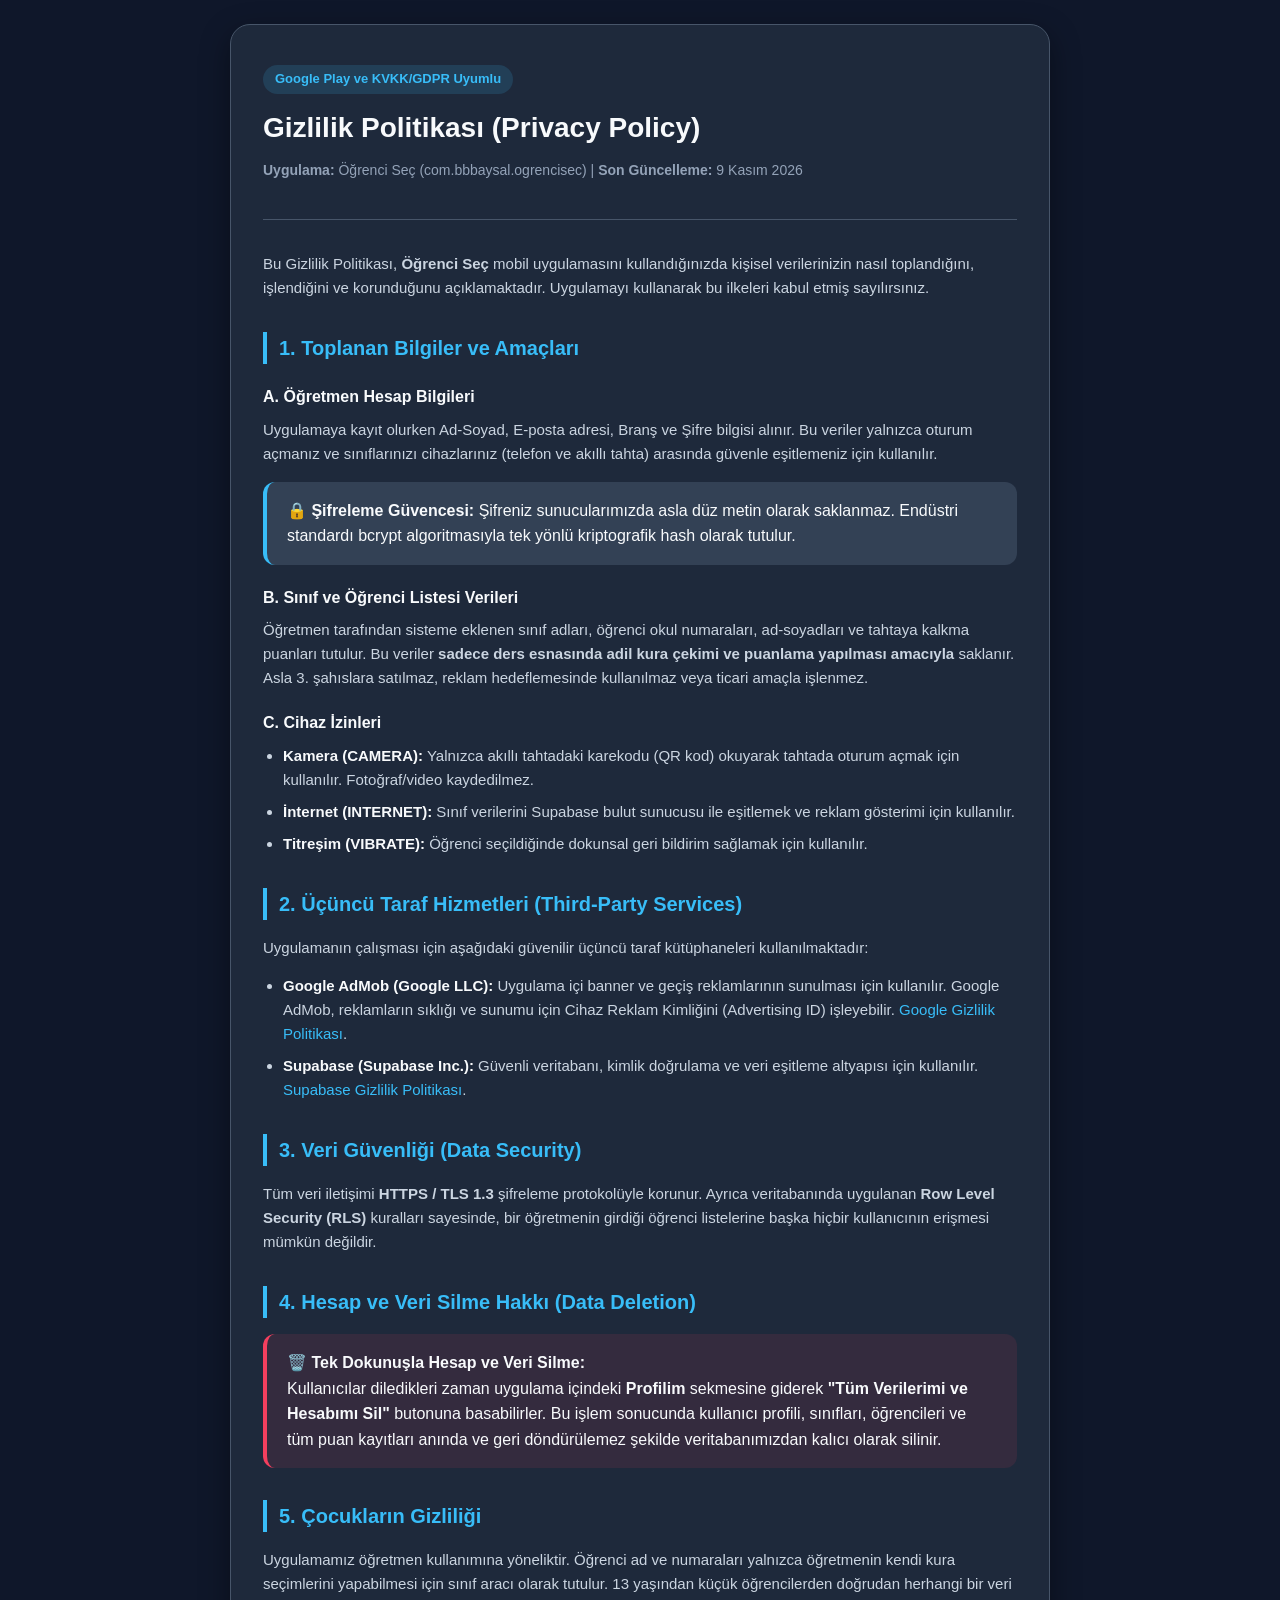
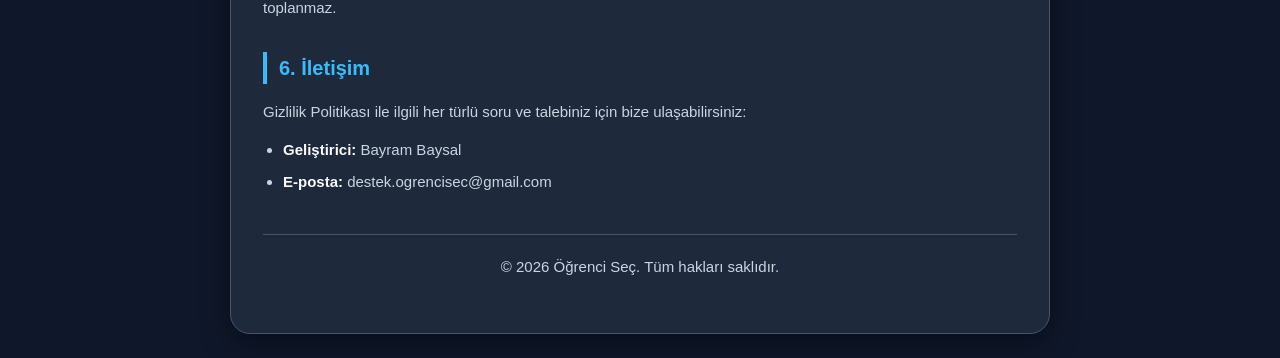
==== privacy-policy.html @ b52b2b7c "Add files via upload" ====
<!DOCTYPE html>
<html lang="tr">
<head>
    <meta charset="UTF-8">
    <meta name="viewport" content="width=device-width, initial-scale=1.0">
    <title>Gizlilik Politikası - Öğrenci Seç</title>
    <style>
        :root {
            --bg-color: #0f172a;
            --surface-color: #1e293b;
            --card-color: #334155;
            --accent-color: #38bdf8;
            --accent-hover: #0284c7;
            --text-main: #f8fafc;
            --text-muted: #94a3b8;
            --danger-color: #f43f5e;
            --border-color: #475569;
        }

        * {
            box-sizing: border-box;
            margin: 0;
            padding: 0;
            font-family: -apple-system, BlinkMacSystemFont, "Segoe UI", Roboto, Helvetica, Arial, sans-serif;
        }

        body {
            background-color: var(--bg-color);
            color: var(--text-main);
            line-height: 1.6;
            padding: 24px 16px;
        }

        .container {
            max-width: 820px;
            margin: 0 auto;
            background-color: var(--surface-color);
            padding: 40px 32px;
            border-radius: 20px;
            box-shadow: 0 10px 30px rgba(0, 0, 0, 0.4);
            border: 1px solid var(--border-color);
        }

        header {
            border-bottom: 1px solid var(--border-color);
            padding-bottom: 24px;
            margin-bottom: 32px;
        }

        .badge {
            display: inline-block;
            background-color: rgba(56, 189, 248, 0.15);
            color: var(--accent-color);
            padding: 4px 12px;
            border-radius: 999px;
            font-size: 13px;
            font-weight: 600;
            margin-bottom: 12px;
        }

        h1 {
            font-size: 28px;
            color: var(--text-main);
            margin-bottom: 8px;
        }

        .meta {
            color: var(--text-muted);
            font-size: 14px;
        }

        h2 {
            font-size: 20px;
            color: var(--accent-color);
            margin-top: 32px;
            margin-bottom: 16px;
            border-left: 4px solid var(--accent-color);
            padding-left: 12px;
        }

        h3 {
            font-size: 16px;
            color: var(--text-main);
            margin-top: 20px;
            margin-bottom: 8px;
        }

        p {
            color: #cbd5e1;
            margin-bottom: 14px;
            font-size: 15px;
        }

        ul {
            margin-left: 20px;
            margin-bottom: 16px;
            color: #cbd5e1;
        }

        li {
            margin-bottom: 8px;
            font-size: 15px;
        }

        li strong {
            color: var(--text-main);
        }

        .card {
            background-color: var(--card-color);
            border-radius: 12px;
            padding: 16px 20px;
            margin: 16px 0;
            border-left: 4px solid var(--accent-color);
        }

        .card-danger {
            border-left-color: var(--danger-color);
            background-color: rgba(244, 63, 94, 0.1);
        }

        a {
            color: var(--accent-color);
            text-decoration: none;
        }

        a:hover {
            text-decoration: underline;
        }

        footer {
            margin-top: 40px;
            padding-top: 20px;
            border-top: 1px solid var(--border-color);
            color: var(--text-muted);
            font-size: 13px;
            text-align: center;
        }
    </style>
</head>
<body>

<div class="container">
    <header>
        <span class="badge">Google Play ve KVKK/GDPR Uyumlu</span>
        <h1>Gizlilik Politikası (Privacy Policy)</h1>
        <p class="meta"><strong>Uygulama:</strong> Öğrenci Seç (<code>com.bbbaysal.ogrencisec</code>) | <strong>Son Güncelleme:</strong> 9 Kasım 2026</p>
    </header>

    <p>Bu Gizlilik Politikası, <strong>Öğrenci Seç</strong> mobil uygulamasını kullandığınızda kişisel verilerinizin nasıl toplandığını, işlendiğini ve korunduğunu açıklamaktadır. Uygulamayı kullanarak bu ilkeleri kabul etmiş sayılırsınız.</p>

    <h2>1. Toplanan Bilgiler ve Amaçları</h2>
    
    <h3>A. Öğretmen Hesap Bilgileri</h3>
    <p>Uygulamaya kayıt olurken Ad-Soyad, E-posta adresi, Branş ve Şifre bilgisi alınır. Bu veriler yalnızca oturum açmanız ve sınıflarınızı cihazlarınız (telefon ve akıllı tahta) arasında güvenle eşitlemeniz için kullanılır.</p>
    <div class="card">
        <strong>🔒 Şifreleme Güvencesi:</strong> Şifreniz sunucularımızda asla düz metin olarak saklanmaz. Endüstri standardı <code>bcrypt</code> algoritmasıyla tek yönlü kriptografik hash olarak tutulur.
    </div>

    <h3>B. Sınıf ve Öğrenci Listesi Verileri</h3>
    <p>Öğretmen tarafından sisteme eklenen sınıf adları, öğrenci okul numaraları, ad-soyadları ve tahtaya kalkma puanları tutulur. Bu veriler <strong>sadece ders esnasında adil kura çekimi ve puanlama yapılması amacıyla</strong> saklanır. Asla 3. şahıslara satılmaz, reklam hedeflemesinde kullanılmaz veya ticari amaçla işlenmez.</p>

    <h3>C. Cihaz İzinleri</h3>
    <ul>
        <li><strong>Kamera (<code>CAMERA</code>):</strong> Yalnızca akıllı tahtadaki karekodu (QR kod) okuyarak tahtada oturum açmak için kullanılır. Fotoğraf/video kaydedilmez.</li>
        <li><strong>İnternet (<code>INTERNET</code>):</strong> Sınıf verilerini Supabase bulut sunucusu ile eşitlemek ve reklam gösterimi için kullanılır.</li>
        <li><strong>Titreşim (<code>VIBRATE</code>):</strong> Öğrenci seçildiğinde dokunsal geri bildirim sağlamak için kullanılır.</li>
    </ul>

    <h2>2. Üçüncü Taraf Hizmetleri (Third-Party Services)</h2>
    <p>Uygulamanın çalışması için aşağıdaki güvenilir üçüncü taraf kütüphaneleri kullanılmaktadır:</p>
    <ul>
        <li><strong>Google AdMob (Google LLC):</strong> Uygulama içi banner ve geçiş reklamlarının sunulması için kullanılır. Google AdMob, reklamların sıklığı ve sunumu için Cihaz Reklam Kimliğini (Advertising ID) işleyebilir. <a href="https://policies.google.com/privacy" target="_blank" rel="noopener">Google Gizlilik Politikası</a>.</li>
        <li><strong>Supabase (Supabase Inc.):</strong> Güvenli veritabanı, kimlik doğrulama ve veri eşitleme altyapısı için kullanılır. <a href="https://supabase.com/privacy" target="_blank" rel="noopener">Supabase Gizlilik Politikası</a>.</li>
    </ul>

    <h2>3. Veri Güvenliği (Data Security)</h2>
    <p>Tüm veri iletişimi <strong>HTTPS / TLS 1.3</strong> şifreleme protokolüyle korunur. Ayrıca veritabanında uygulanan <strong>Row Level Security (RLS)</strong> kuralları sayesinde, bir öğretmenin girdiği öğrenci listelerine başka hiçbir kullanıcının erişmesi mümkün değildir.</p>

    <h2>4. Hesap ve Veri Silme Hakkı (Data Deletion)</h2>
    <div class="card card-danger">
        <strong>🗑️ Tek Dokunuşla Hesap ve Veri Silme:</strong><br>
        Kullanıcılar diledikleri zaman uygulama içindeki <strong>Profilim</strong> sekmesine giderek <strong>"Tüm Verilerimi ve Hesabımı Sil"</strong> butonuna basabilirler. Bu işlem sonucunda kullanıcı profili, sınıfları, öğrencileri ve tüm puan kayıtları anında ve geri döndürülemez şekilde veritabanımızdan kalıcı olarak silinir.
    </div>

    <h2>5. Çocukların Gizliliği</h2>
    <p>Uygulamamız öğretmen kullanımına yöneliktir. Öğrenci ad ve numaraları yalnızca öğretmenin kendi kura seçimlerini yapabilmesi için sınıf aracı olarak tutulur. 13 yaşından küçük öğrencilerden doğrudan herhangi bir veri toplanmaz.</p>

    <h2>6. İletişim</h2>
    <p>Gizlilik Politikası ile ilgili her türlü soru ve talebiniz için bize ulaşabilirsiniz:</p>
    <ul>
        <li><strong>Geliştirici:</strong> Bayram Baysal</li>
        <li><strong>E-posta:</strong> destek.ogrencisec@gmail.com</li>
    </ul>

    <footer>
        <p>&copy; 2026 Öğrenci Seç. Tüm hakları saklıdır.</p>
    </footer>
</div>

</body>
</html>
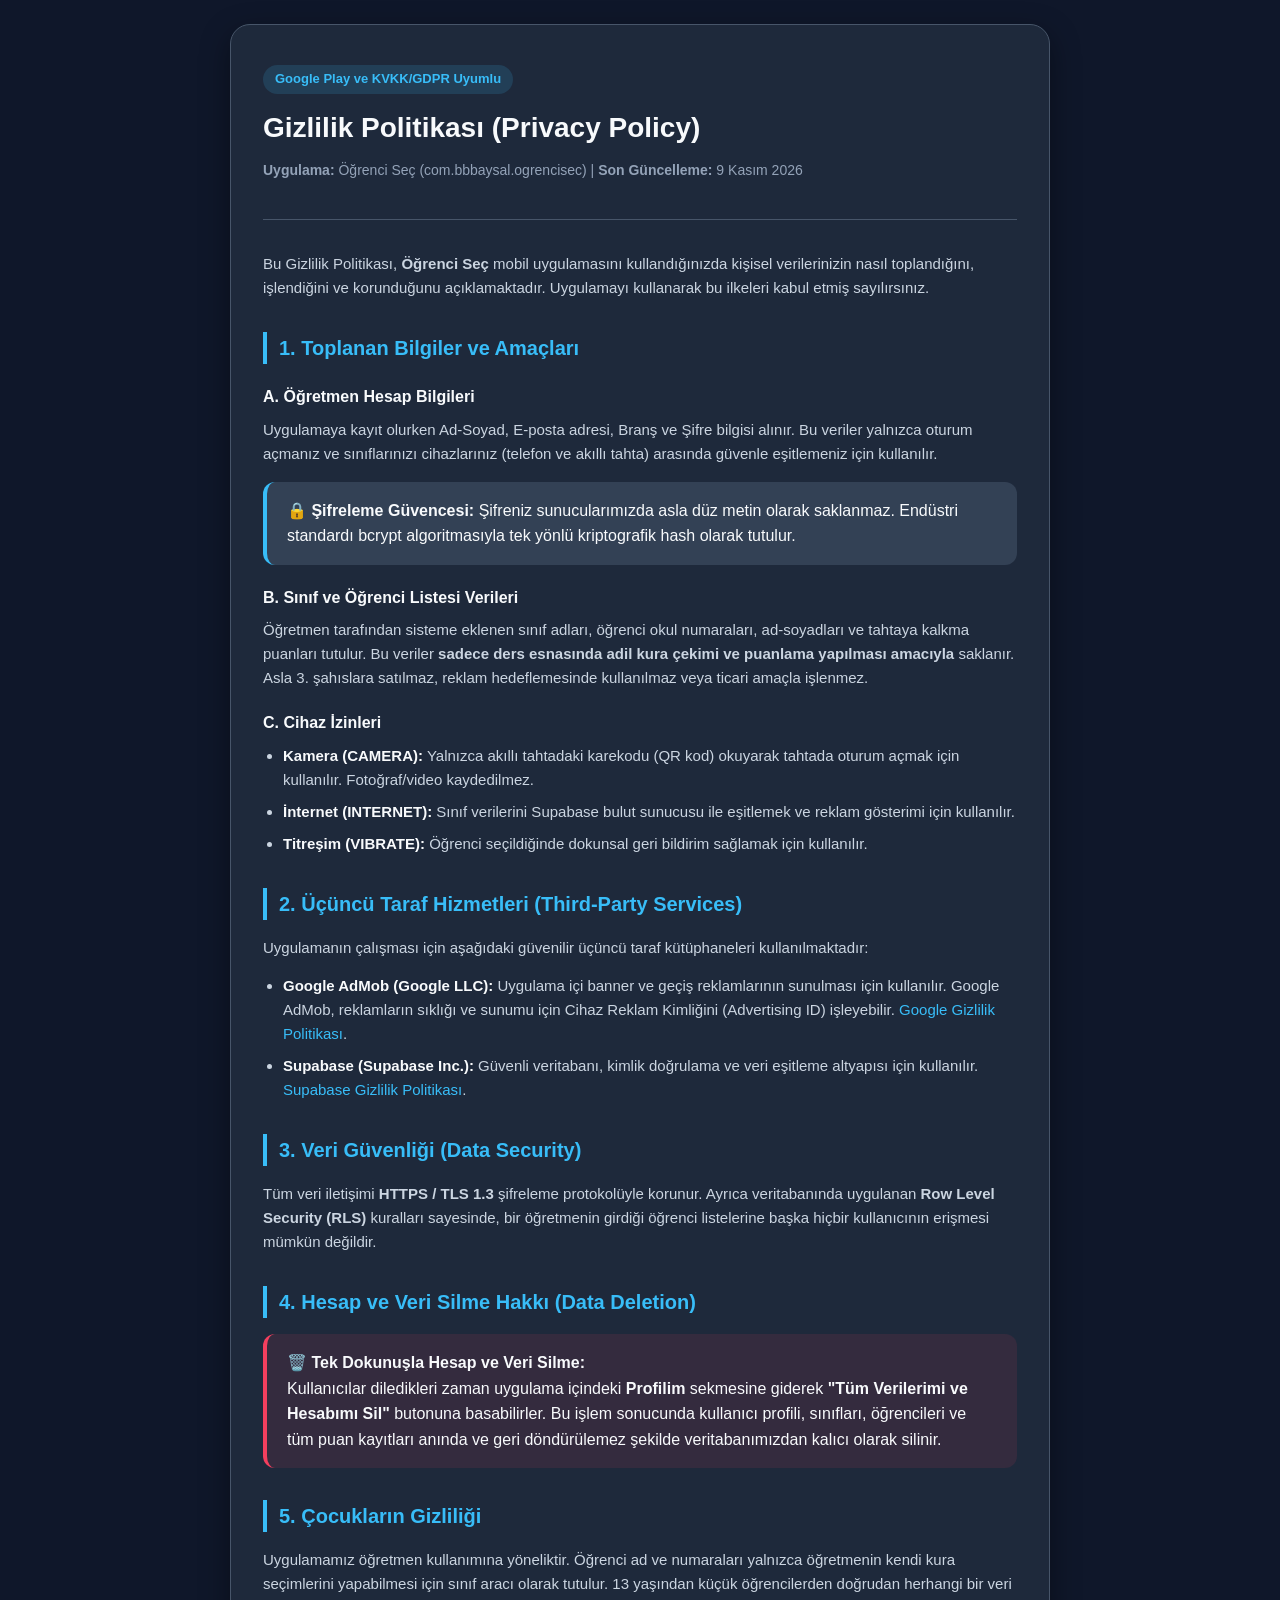
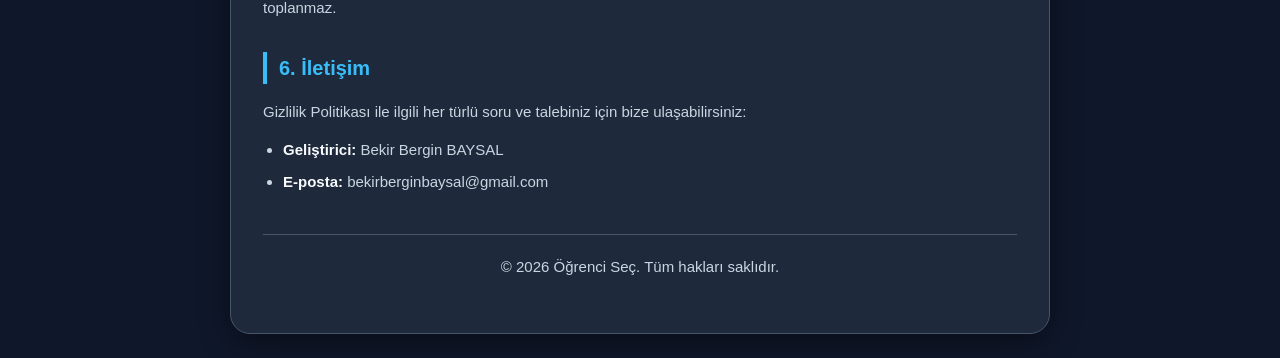
==== commit efcad7da: "Update privacy-policy.html" ====
--- a/privacy-policy.html
+++ b/privacy-policy.html
@@ -189,8 +189,8 @@
     <h2>6. İletişim</h2>
     <p>Gizlilik Politikası ile ilgili her türlü soru ve talebiniz için bize ulaşabilirsiniz:</p>
     <ul>
-        <li><strong>Geliştirici:</strong> Bayram Baysal</li>
-        <li><strong>E-posta:</strong> destek.ogrencisec@gmail.com</li>
+        <li><strong>Geliştirici:</strong> Bekir Bergin BAYSAL</li>
+        <li><strong>E-posta:</strong> bekirberginbaysal@gmail.com</li>
     </ul>
 
     <footer>
